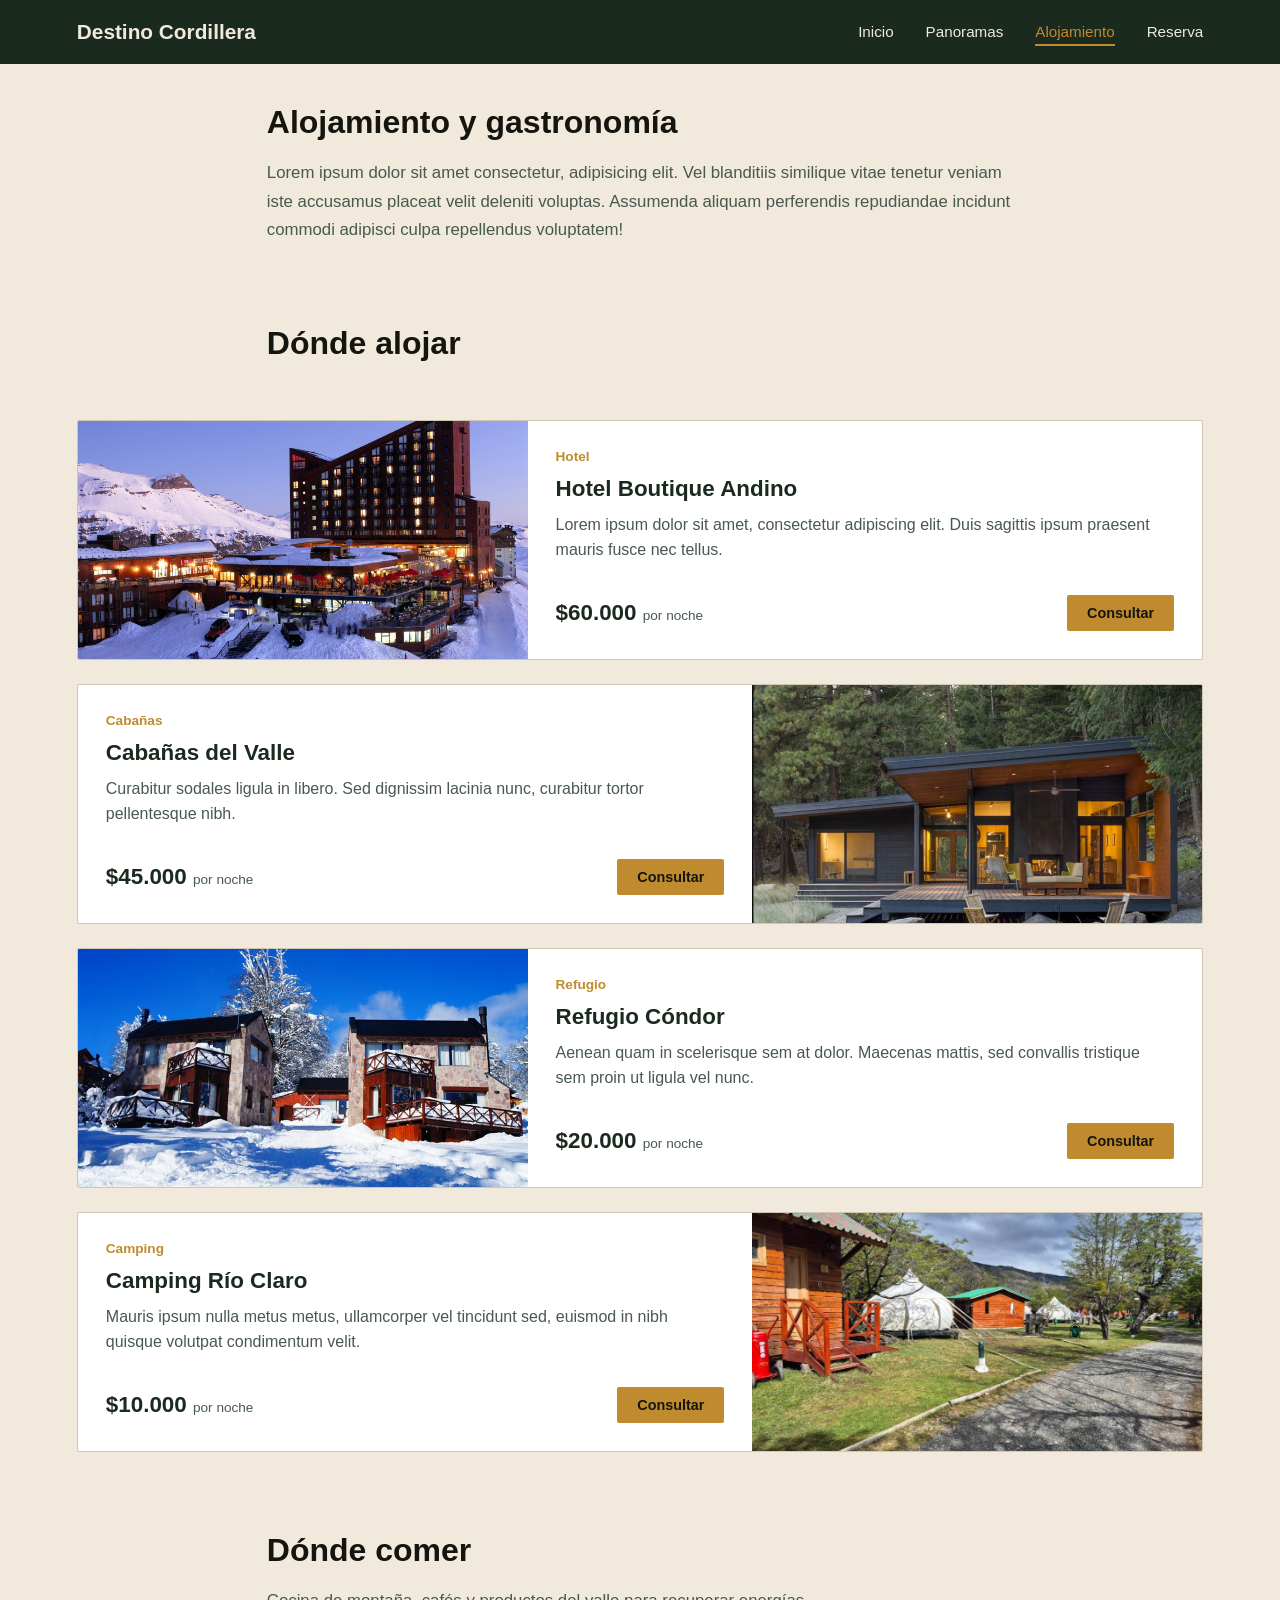
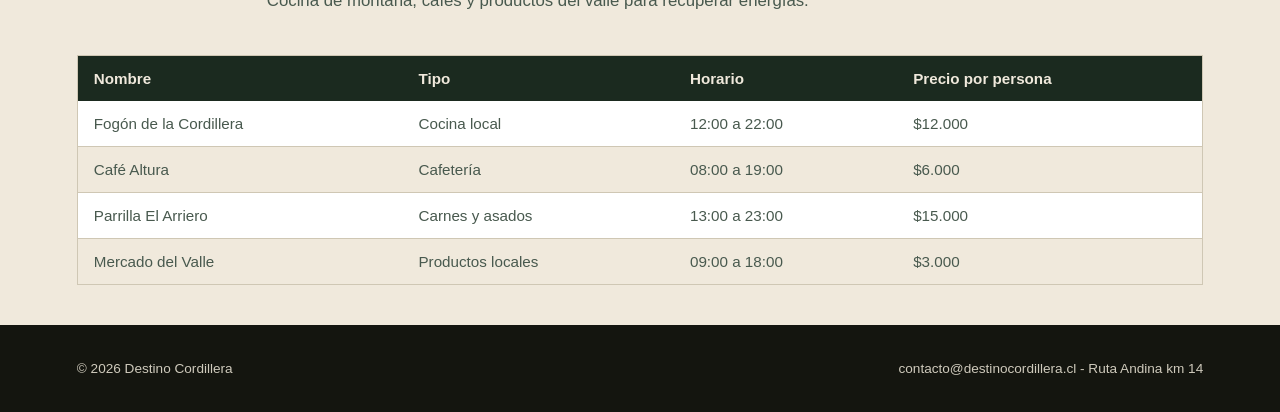
==== alojamiento.html @ 6c9ad615 "Agrega alojamiento e imagenes" ====
<!doctype html>
<html lang="es">
  <head>
    <meta charset="UTF-8" />
    <meta name="viewport" content="width=device-width, initial-scale=1" />
    <title>Destino Cordillera - Alojamiento y gastronomía</title>
    <link rel="icon" type="image/png" href="img/favicon.png" />
    <link
      href="https://fonts.googleapis.com/css2?family=Fraunces:wght@400;600;900&family=Work+Sans:wght@400;500;600&display=swap"
      rel="stylesheet"
    />
    <link rel="stylesheet" href="css/styles.css" />
  </head>
  <body>
    <header class="navbar">
      <a href="index.html" class="logo">Destino Cordillera</a>
      <button class="nav-toggle">☰</button>
      <ul>
        <li><a href="index.html">Inicio</a></li>
        <li><a href="panoramas.html">Panoramas</a></li>
        <li><a class="active" href="alojamiento.html">Alojamiento</a></li>
        <li><a href="reserva.html">Reserva</a></li>
      </ul>
    </header>

    <main>
      <section class="section">
        <h2>Alojamiento y gastronomía</h2>
        <p>Lorem ipsum dolor sit amet consectetur, adipisicing elit. Vel blanditiis similique vitae tenetur veniam iste accusamus placeat velit deleniti voluptas. Assumenda aliquam perferendis repudiandae incidunt commodi adipisci culpa repellendus voluptatem!</p>
      </section>

      <section class="section">
        <h2>Dónde alojar</h2>
      </section>

      <section class="alojamientos">
        <article class="aloja">
          <img src="img/hotel.jpg" alt="Hotel con vista a la cordillera" />
          <div class="aloja-info">
            <span class="card-tag">Hotel</span>
            <h3>Hotel Boutique Andino</h3>
            <p>Lorem ipsum dolor sit amet, consectetur adipiscing elit. Duis sagittis ipsum praesent mauris fusce nec tellus.</p>
            <div class="aloja-pie">
              <span class="aloja-precio">$60.000 <small>por noche</small></span>
              <a class="btn btn-small" href="reserva.html">Consultar</a>
            </div>
          </div>
        </article>

        <article class="aloja">
          <img src="img/cabanas.png" alt="Cabañas de madera en el valle" />
          <div class="aloja-info">
            <span class="card-tag">Cabañas</span>
            <h3>Cabañas del Valle</h3>
            <p>Curabitur sodales ligula in libero. Sed dignissim lacinia nunc, curabitur tortor pellentesque nibh.</p>
            <div class="aloja-pie">
              <span class="aloja-precio">$45.000 <small>por noche</small></span>
              <a class="btn btn-small" href="reserva.html">Consultar</a>
            </div>
          </div>
        </article>

        <article class="aloja">
          <img src="img/refugio.jpg" alt="Refugio de montaña" />
          <div class="aloja-info">
            <span class="card-tag">Refugio</span>
            <h3>Refugio Cóndor</h3>
            <p>Aenean quam in scelerisque sem at dolor. Maecenas mattis, sed convallis tristique sem proin ut ligula vel nunc.</p>
            <div class="aloja-pie">
              <span class="aloja-precio">$20.000 <small>por noche</small></span>
              <a class="btn btn-small" href="reserva.html">Consultar</a>
            </div>
          </div>
        </article>

        <article class="aloja">
          <img src="img/camping.jpg" alt="Zona de camping" />
          <div class="aloja-info">
            <span class="card-tag">Camping</span>
            <h3>Camping Río Claro</h3>
            <p>Mauris ipsum nulla metus metus, ullamcorper vel tincidunt sed, euismod in nibh quisque volutpat condimentum velit.</p>
            <div class="aloja-pie">
              <span class="aloja-precio">$10.000 <small>por noche</small></span>
              <a class="btn btn-small" href="reserva.html">Consultar</a>
            </div>
          </div>
        </article>
      </section>

      <section class="section">
        <h2>Dónde comer</h2>
        <p>Cocina de montaña, cafés y productos del valle para recuperar energías.</p>
      </section>

      <div class="tabla-box">
        <table class="tabla">
          <thead>
            <tr>
              <th>Nombre</th>
              <th>Tipo</th>
              <th>Horario</th>
              <th>Precio por persona</th>
            </tr>
          </thead>
          <tbody>
            <tr>
              <td>Fogón de la Cordillera</td>
              <td>Cocina local</td>
              <td>12:00 a 22:00</td>
              <td>$12.000</td>
            </tr>
            <tr>
              <td>Café Altura</td>
              <td>Cafetería</td>
              <td>08:00 a 19:00</td>
              <td>$6.000</td>
            </tr>
            <tr>
              <td>Parrilla El Arriero</td>
              <td>Carnes y asados</td>
              <td>13:00 a 23:00</td>
              <td>$15.000</td>
            </tr>
            <tr>
              <td>Mercado del Valle</td>
              <td>Productos locales</td>
              <td>09:00 a 18:00</td>
              <td>$3.000</td>
            </tr>
          </tbody>
        </table>
      </div>
    </main>

    <footer>
      <span>© 2026 Destino Cordillera</span>
      <span>contacto@destinocordillera.cl - Ruta Andina km 14</span>
    </footer>

    <script src="js/main.js"></script>
  </body>
</html>
---- css/styles.css ----
/* ===== Variables de color y tipografía del sitio ===== */
:root {
  --forest: #1b2a1f;
  --bone: #f0e9dc;
  --ochre: #c08a2e;
  --sage: #48594e;
  --ink: #14150f;
}

/* ===== Reset básico ===== */
* {
  box-sizing: border-box;
  margin: 0;
  padding: 0;
}

body {
  font-family: Arial, Helvetica, sans-serif;
  color: var(--ink);
  background: var(--bone);
}

h1,
h2,
h3 {
  font-family: Arial, Helvetica, sans-serif;
}

a {
  color: inherit;
}

img {
  max-width: 100%;
  display: block;
}

/* ===== Barra de navegación (igual en todas las páginas) ===== */
.navbar {
  display: flex;
  justify-content: space-between;
  align-items: center;
  padding: 20px 6%;
  background: var(--forest);
  position: sticky;
  top: 0;
  z-index: 10;
}

.navbar .logo {
  color: var(--bone);
  font-weight: 600;
  font-size: 1.3rem;
  text-decoration: none;
}

.navbar ul {
  display: flex;
  gap: 32px;
  list-style: none;
}

.navbar a {
  color: var(--bone);
  text-decoration: none;
  font-size: 0.95rem;
}

.navbar a.active {
  color: var(--ochre);
  border-bottom: 2px solid var(--ochre);
  padding-bottom: 4px;
}

/* menú hamburguesa (solo visible en celular) */
.nav-toggle {
  display: none;
  background: none;
  border: none;
  color: var(--bone);
  font-size: 1.6rem;
  cursor: pointer;
}

/* ===== Hero con video de fondo (página Inicio) ===== */
.hero {
  position: relative;
  height: 82vh;
  min-height: 420px;
  overflow: hidden;
  display: flex;
  align-items: flex-end;
}

.hero video {
  position: absolute;
  inset: 0;
  width: 100%;
  height: 100%;
  object-fit: cover;
  z-index: 0;
}

.hero::after {
  content: "";
  position: absolute;
  inset: 0;
  background: linear-gradient(
    0deg,
    rgba(15, 20, 14, 0.92) 0%,
    rgba(15, 20, 14, 0.35) 55%,
    rgba(15, 20, 14, 0.15) 100%
  );
  z-index: 1;
}

.hero-content {
  position: relative;
  z-index: 2;
  padding: 0 6% 56px;
  max-width: 640px;
}

.hero-content .kicker {
  color: var(--ochre);
  font-size: 0.9rem;
  margin-bottom: 10px;
  display: block;
}

.hero-content h1 {
  color: var(--bone);
  font-size: 3rem;
  line-height: 1.05;
  font-weight: 900;
  margin-bottom: 16px;
}

.hero-content p {
  color: #e4e0d4;
  font-size: 1.05rem;
  line-height: 1.5;
  margin-bottom: 26px;
  max-width: 480px;
}

/* ===== Botones ===== */
.btn {
  display: inline-block;
  background: var(--ochre);
  color: var(--ink);
  padding: 14px 28px;
  text-decoration: none;
  font-weight: 600;
  border-radius: 2px;
  border: none;
  cursor: pointer;
  font-size: 1rem;
}

/* ===== Franja de accesos rápidos (Inicio) ===== */
.quicklinks {
  display: grid;
  grid-template-columns: repeat(3, 1fr);
  background: var(--forest);
}

.quicklinks a {
  padding: 26px 32px;
  color: var(--bone);
  text-decoration: none;
  border-right: 1px solid rgba(240, 233, 220, 0.15);
  font-size: 0.95rem;
  display: flex;
  justify-content: space-between;
  align-items: center;
}

.quicklinks a:last-child {
  border-right: none;
}

.quicklinks .arrow {
  color: var(--ochre);
}

/* ===== Sección genérica de contenido ===== */
.section {
  padding: 40px 6%;
  max-width: 900px;
  margin: 0 auto;
}

.section h2 {
  font-size: 2rem;
  margin-bottom: 18px;
}

.section p {
  line-height: 1.7;
  color: var(--sage);
  font-size: 1.05rem;
}

/* ===== Formulario + mapa lado a lado (pagina Reserva) ===== */
.reserva-layout {
  display: grid;
  grid-template-columns: 1fr 1fr;
  gap: 40px;
  align-items: center;
  max-width: 1100px;
  margin: 0 auto;
  padding: 0 6% 40px;
}

.form-box {
  padding: 0;
}

.form-box label {
  display: block;
  font-size: 0.9rem;
  margin-bottom: 6px;
  color: var(--sage);
}

.form-box input,
.form-box select,
.form-box textarea {
  width: 100%;
  padding: 12px 14px;
  margin-bottom: 20px;
  border: 1px solid #cfc7b4;
  border-radius: 2px;
  font-family: "Work Sans", sans-serif;
  font-size: 1rem;
  background: #fff;
}

.form-box textarea {
  resize: vertical;
  min-height: 100px;
}

/* mensaje de confirmacion tras enviar el formulario */
.form-feedback {
  display: none;
  margin-top: 16px;
  padding: 14px 16px;
  background: #e4ecdf;
  color: var(--forest);
  border-left: 4px solid var(--ochre);
  font-size: 0.95rem;
}

.form-feedback.show {
  display: block;
}

.contact-info {
  background: var(--forest);
  color: var(--bone);
  padding: 40px 6%;
  display: flex;
  flex-wrap: wrap;
  gap: 32px;
  justify-content: space-between;
  border-top: 1px solid #dcd4c2;
  border-bottom: 1px solid #dcd4c2;
}

.contact-info h3 {
  color: var(--ochre);
  margin-bottom: 8px;
  font-size: 1.1rem;
}

.contact-info p {
  color: #cfd6c9;
}

/* ===== Mapa (pagina Reserva) ===== */
.map-section {
  padding: 0;
}

.map-section iframe {
  width: 100%;
  height: 100%;
  min-height: 360px;
  border: 3px solid var(--forest);
  border-radius: 2px;
  display: block;
}

.map-note {
  margin-top: 10px;
  font-size: 0.85rem;
  color: var(--sage);
  text-align: center;
}

/* tabla de informacion*/
.tabla-box {
  max-width: 1300px;
  margin: 0 auto;
  padding: 0 6% 40px;
  overflow-x: auto;
}

.tabla {
  width: 100%;
  border-collapse: collapse;
  background: #fff;
  border: 1px solid #cfc7b4;
}

.tabla th {
  background: var(--forest);
  color: var(--bone);
  text-align: left;
  padding: 14px 16px;
  font-size: 0.95rem;
}

.tabla td {
  padding: 14px 16px;
  border-bottom: 1px solid #cfc7b4;
  color: var(--sage);
  font-size: 0.95rem;
}

.tabla tr:nth-child(even) td {
  background: var(--bone);
}

/* apila el formulario y el mapa en pantallas chicas */
@media (max-width: 768px) {
  .reserva-layout {
    grid-template-columns: 1fr;
  }
}

/* ===== Tarjetas de panoramas (página Panoramas) ===== */
.panoramas-grid {
  display: grid;
  grid-template-columns: repeat(4, 1fr);
  gap: 24px;
  padding: 24px 6% 72px;
}

.card {
  background: #fff;
  border: 1px solid #cfc7b4;
  border-radius: 2px;
  overflow: hidden;
  display: flex;
  flex-direction: column;
}

.card img {
  width: 100%;
  height: auto;
  object-fit: contain;
  background: var(--sage);
}
.card-body {
  padding: 20px;
  display: flex;
  flex-direction: column;
  flex-grow: 1;
}

.card-tag {
  color: var(--ochre);
  font-size: 0.85rem;
  font-weight: 600;
  margin-bottom: 8px;
}

.card h3 {
  font-size: 1.15rem;
  color: var(--forest);
  margin-bottom: 10px;
}

.card p {
  color: var(--sage);
  line-height: 1.6;
  font-size: 0.95rem;
  margin-bottom: 18px;
  flex-grow: 1;
}

.btn-small {
  padding: 10px 20px;
  font-size: 0.9rem;
  align-self: flex-start;
}

@media (max-width: 1024px) {
  .panoramas-grid {
    grid-template-columns: repeat(2, 1fr);
  }
}

/* ===== Pie de página (igual en todas las páginas) ===== */
footer {
  background: var(--ink);
  color: #cfcabc;
  padding: 36px 6%;
  font-size: 0.85rem;
  display: flex;
  justify-content: space-between;
  flex-wrap: wrap;
  gap: 12px;
}

/* ===== Responsive: celulares y tablets ===== */
@media (max-width: 768px) {
  .navbar ul {
    display: none;
    position: absolute;
    top: 100%;
    left: 0;
    right: 0;
    background: var(--forest);
    flex-direction: column;
    padding: 20px 6%;
    gap: 18px;
  }

  .navbar ul.open {
    display: flex;
  }

  .nav-toggle {
    display: block;
  }

  .quicklinks {
    grid-template-columns: 1fr;
  }

  .quicklinks a {
    border-right: none;
    border-bottom: 1px solid rgba(240, 233, 220, 0.15);
  }

  .hero-content h1 {
    font-size: 2.1rem;
  }

  footer {
    flex-direction: column;
    text-align: center;
  }
}


/* tarjetas de alojamientos*/
.alojamientos {
  max-width: 1300px;
  margin: 0 auto;
  padding: 0 6% 40px;
  display: flex;
  flex-direction: column;
  gap: 24px;
}

.aloja {
  display: flex;
  background: #fff;
  border: 1px solid #cfc7b4;
  border-radius: 2px;
  overflow: hidden;
  height: 240px;
}

.aloja:nth-child(even) {
  flex-direction: row-reverse;
}

.aloja img {
  width: 40%;
  object-fit: cover;
  height: 100%;
}

.aloja-info {
  flex: 1;
  padding: 28px;
  display: flex;
  flex-direction: column;
}

.aloja-info h3 {
  font-size: 1.4rem;
  color: var(--forest);
  margin: 4px 0 10px;
}

.aloja-info p {
  color: var(--sage);
  line-height: 1.6;
  margin-bottom: 18px;
  flex-grow: 1;
}

.aloja-pie {
  display: flex;
  justify-content: space-between;
  align-items: center;
}

.aloja-precio {
  font-size: 1.4rem;
  font-weight: 600;
  color: var(--forest);
}

.aloja-precio small {
  font-size: 0.85rem;
  font-weight: 400;
  color: var(--sage);
}

@media (max-width: 768px) {
  .aloja,
  .aloja:nth-child(even) {
    flex-direction: column;
    height: auto;
  }

  .aloja img {
    width: 100%;
    height: 200px;
  }
}
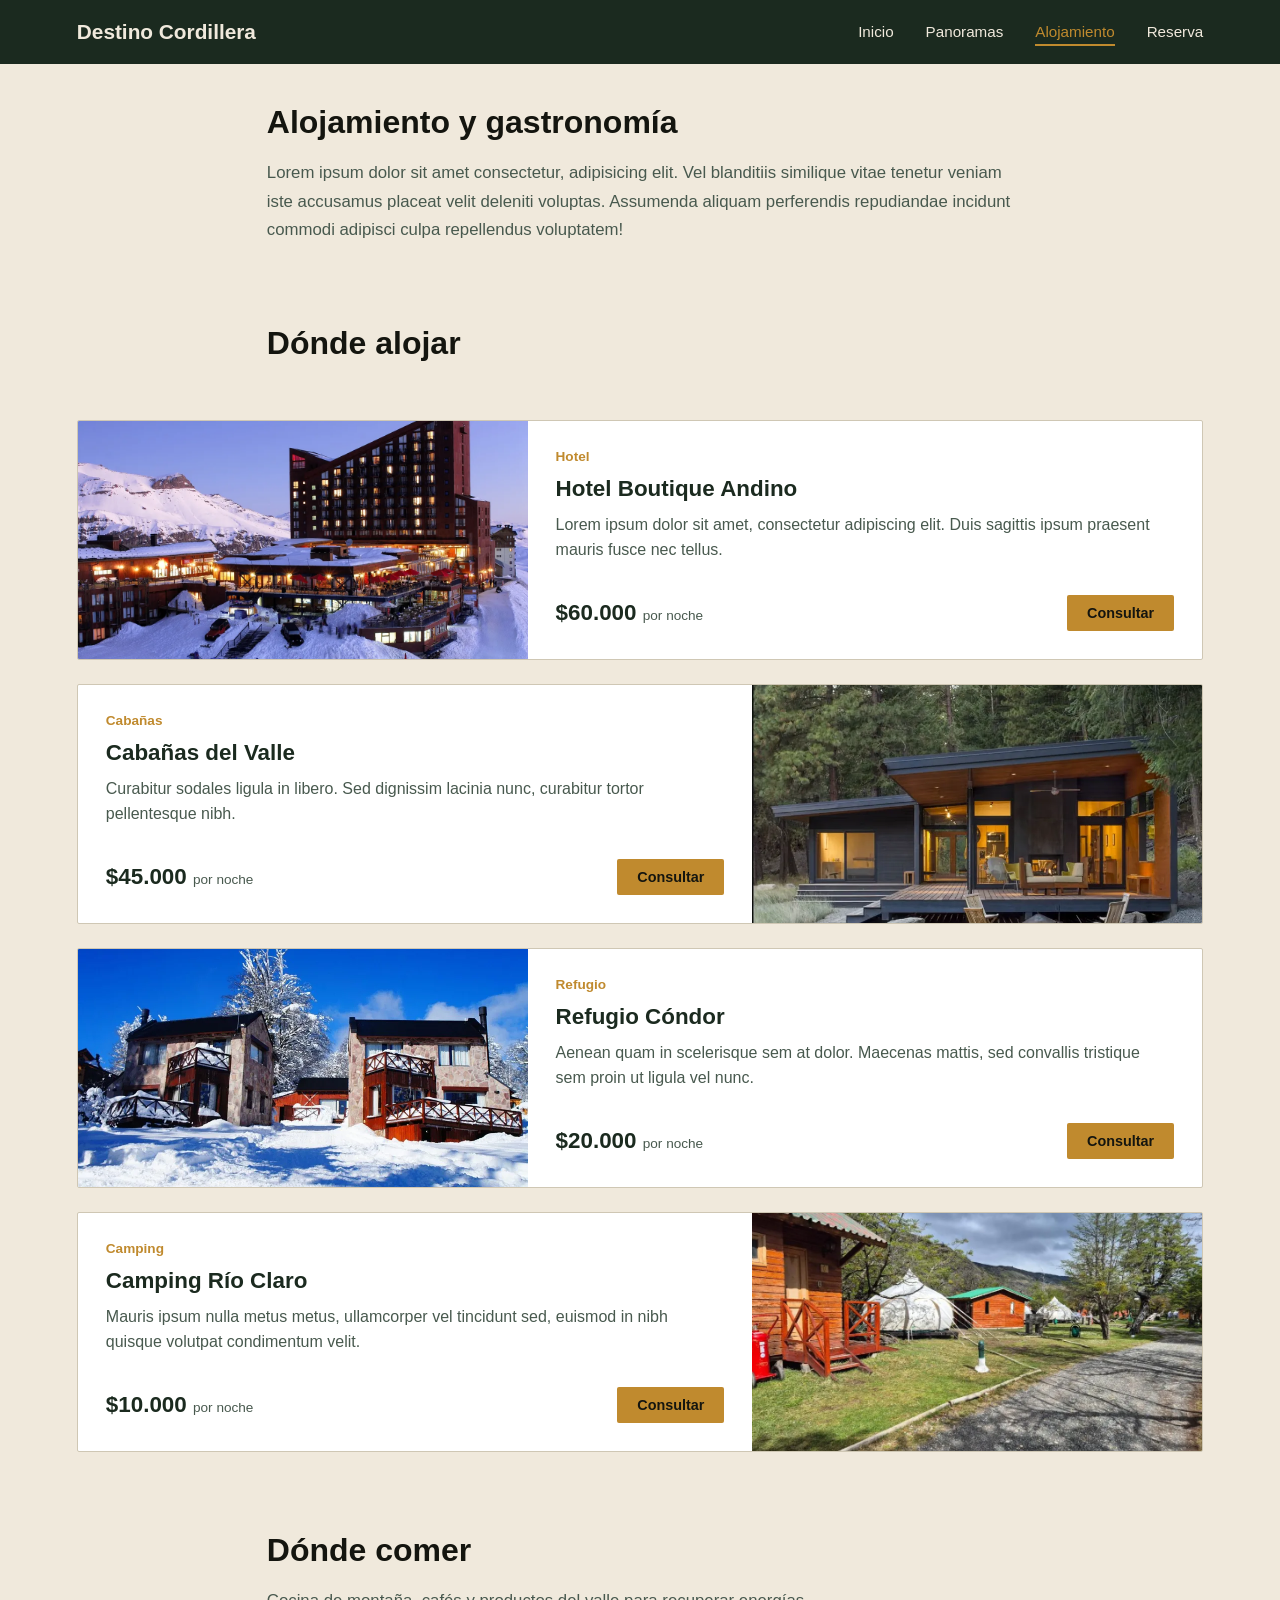
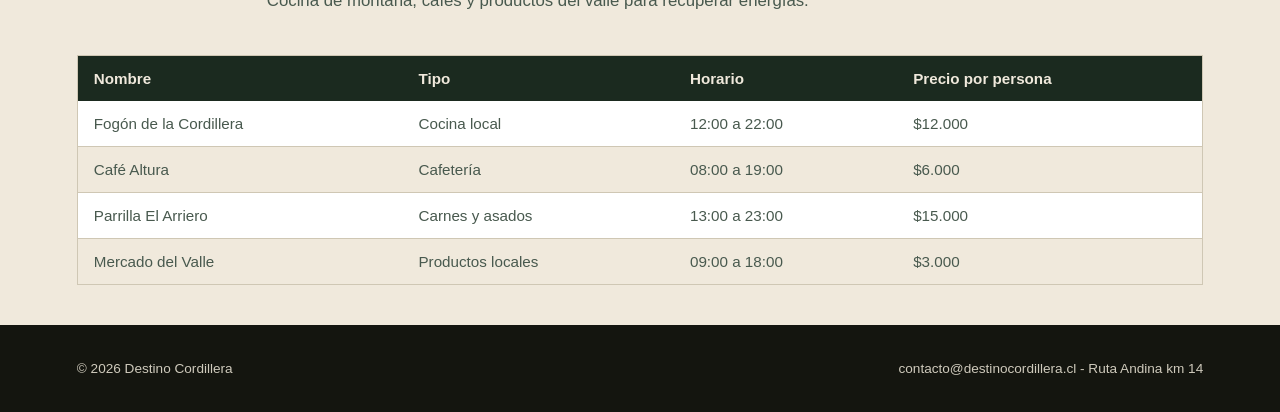
==== commit 86dcec0a: "Imágenes optimizadas" ====
--- a/alojamiento.html
+++ b/alojamiento.html
@@ -5,10 +5,6 @@
     <meta name="viewport" content="width=device-width, initial-scale=1" />
     <title>Destino Cordillera - Alojamiento y gastronomía</title>
     <link rel="icon" type="image/png" href="img/favicon.png" />
-    <link
-      href="https://fonts.googleapis.com/css2?family=Fraunces:wght@400;600;900&family=Work+Sans:wght@400;500;600&display=swap"
-      rel="stylesheet"
-    />
     <link rel="stylesheet" href="css/styles.css" />
   </head>
   <body>
@@ -26,7 +22,12 @@
     <main>
       <section class="section">
         <h2>Alojamiento y gastronomía</h2>
-        <p>Lorem ipsum dolor sit amet consectetur, adipisicing elit. Vel blanditiis similique vitae tenetur veniam iste accusamus placeat velit deleniti voluptas. Assumenda aliquam perferendis repudiandae incidunt commodi adipisci culpa repellendus voluptatem!</p>
+        <p>
+          Lorem ipsum dolor sit amet consectetur, adipisicing elit. Vel
+          blanditiis similique vitae tenetur veniam iste accusamus placeat velit
+          deleniti voluptas. Assumenda aliquam perferendis repudiandae incidunt
+          commodi adipisci culpa repellendus voluptatem!
+        </p>
       </section>
 
       <section class="section">
@@ -35,11 +36,14 @@
 
       <section class="alojamientos">
         <article class="aloja">
-          <img src="img/hotel.jpg" alt="Hotel con vista a la cordillera" />
+          <img src="img/hotel.webp" alt="Hotel con vista a la cordillera" />
           <div class="aloja-info">
             <span class="card-tag">Hotel</span>
             <h3>Hotel Boutique Andino</h3>
-            <p>Lorem ipsum dolor sit amet, consectetur adipiscing elit. Duis sagittis ipsum praesent mauris fusce nec tellus.</p>
+            <p>
+              Lorem ipsum dolor sit amet, consectetur adipiscing elit. Duis
+              sagittis ipsum praesent mauris fusce nec tellus.
+            </p>
             <div class="aloja-pie">
               <span class="aloja-precio">$60.000 <small>por noche</small></span>
               <a class="btn btn-small" href="reserva.html">Consultar</a>
@@ -48,11 +52,14 @@
         </article>
 
         <article class="aloja">
-          <img src="img/cabanas.png" alt="Cabañas de madera en el valle" />
+          <img src="img/cabanas.webp" alt="Cabañas de madera en el valle" />
           <div class="aloja-info">
             <span class="card-tag">Cabañas</span>
             <h3>Cabañas del Valle</h3>
-            <p>Curabitur sodales ligula in libero. Sed dignissim lacinia nunc, curabitur tortor pellentesque nibh.</p>
+            <p>
+              Curabitur sodales ligula in libero. Sed dignissim lacinia nunc,
+              curabitur tortor pellentesque nibh.
+            </p>
             <div class="aloja-pie">
               <span class="aloja-precio">$45.000 <small>por noche</small></span>
               <a class="btn btn-small" href="reserva.html">Consultar</a>
@@ -61,11 +68,14 @@
         </article>
 
         <article class="aloja">
-          <img src="img/refugio.jpg" alt="Refugio de montaña" />
+          <img src="img/refugio.webp" alt="Refugio de montaña" />
           <div class="aloja-info">
             <span class="card-tag">Refugio</span>
             <h3>Refugio Cóndor</h3>
-            <p>Aenean quam in scelerisque sem at dolor. Maecenas mattis, sed convallis tristique sem proin ut ligula vel nunc.</p>
+            <p>
+              Aenean quam in scelerisque sem at dolor. Maecenas mattis, sed
+              convallis tristique sem proin ut ligula vel nunc.
+            </p>
             <div class="aloja-pie">
               <span class="aloja-precio">$20.000 <small>por noche</small></span>
               <a class="btn btn-small" href="reserva.html">Consultar</a>
@@ -74,11 +84,14 @@
         </article>
 
         <article class="aloja">
-          <img src="img/camping.jpg" alt="Zona de camping" />
+          <img src="img/camping.webp" alt="Zona de camping" />
           <div class="aloja-info">
             <span class="card-tag">Camping</span>
             <h3>Camping Río Claro</h3>
-            <p>Mauris ipsum nulla metus metus, ullamcorper vel tincidunt sed, euismod in nibh quisque volutpat condimentum velit.</p>
+            <p>
+              Mauris ipsum nulla metus metus, ullamcorper vel tincidunt sed,
+              euismod in nibh quisque volutpat condimentum velit.
+            </p>
             <div class="aloja-pie">
               <span class="aloja-precio">$10.000 <small>por noche</small></span>
               <a class="btn btn-small" href="reserva.html">Consultar</a>
@@ -89,7 +102,10 @@
 
       <section class="section">
         <h2>Dónde comer</h2>
-        <p>Cocina de montaña, cafés y productos del valle para recuperar energías.</p>
+        <p>
+          Cocina de montaña, cafés y productos del valle para recuperar
+          energías.
+        </p>
       </section>
 
       <div class="tabla-box">
--- a/css/styles.css
+++ b/css/styles.css
@@ -12,6 +12,10 @@
   box-sizing: border-box;
   margin: 0;
   padding: 0;
+}
+
+[hidden] {
+  display: none !important;
 }
 
 body {
@@ -156,6 +160,16 @@
   border: none;
   cursor: pointer;
   font-size: 1rem;
+  transition: filter 0.2s;
+}
+
+.btn:hover {
+  filter: brightness(1.08);
+}
+
+.btn:focus-visible {
+  outline: 3px solid var(--forest);
+  outline-offset: 2px;
 }
 
 /* ===== Franja de accesos rápidos (Inicio) ===== */
@@ -202,19 +216,99 @@
   font-size: 1.05rem;
 }
 
-/* ===== Formulario + mapa lado a lado (pagina Reserva) ===== */
+/* ===== Reserva: formulario + mapa lado a lado ===== */
 .reserva-layout {
   display: grid;
-  grid-template-columns: 1fr 1fr;
+  grid-template-columns: 1.15fr 1fr;
   gap: 40px;
   align-items: center;
   max-width: 1100px;
   margin: 0 auto;
-  padding: 0 6% 40px;
-}
-
+  padding: 0 6% 48px;
+}
+
+/* tarjeta del formulario */
 .form-box {
+  background: #fff;
+  border: 1px solid #cfc7b4;
+  border-radius: 6px;
+  padding: 28px;
+}
+
+/* selector Actividad / Alojamiento */
+.tipo-reserva {
+  border: none;
   padding: 0;
+  margin: 0 0 24px;
+  min-width: 0;
+}
+
+.tipo-reserva legend {
+  font-size: 0.9rem;
+  font-weight: 600;
+  color: var(--forest);
+  padding: 0;
+  margin-bottom: 10px;
+}
+
+.tipo-opciones {
+  display: grid;
+  grid-template-columns: 1fr 1fr;
+  gap: 4px;
+  padding: 4px;
+  background: var(--bone);
+  border-radius: 6px;
+}
+
+.form-box .tipo-opcion {
+  position: relative;
+  display: block;
+  margin: 0;
+}
+
+.tipo-opcion input {
+  position: absolute;
+  opacity: 0;
+  inset: 0;
+  width: 100%;
+  height: 100%;
+  margin: 0;
+  cursor: pointer;
+}
+
+.tipo-opcion span {
+  display: block;
+  text-align: center;
+  padding: 11px 12px;
+  border-radius: 4px;
+  font-weight: 600;
+  font-size: 0.95rem;
+  color: var(--sage);
+  transition:
+    background 0.2s,
+    color 0.2s;
+}
+
+.tipo-opcion input:checked + span {
+  background: var(--forest);
+  color: var(--bone);
+}
+
+.tipo-opcion input:focus-visible + span {
+  outline: 3px solid var(--ochre);
+  outline-offset: 2px;
+}
+
+/* campos en dos columnas */
+.campos {
+  display: grid;
+  grid-template-columns: 1fr 1fr;
+  gap: 18px 16px;
+  margin-bottom: 24px;
+}
+
+.campo-full {
+  grid-column: 1 / -1;
 }
 
 .form-box label {
@@ -224,22 +318,53 @@
   color: var(--sage);
 }
 
-.form-box input,
+.form-box input:not([type="radio"]),
 .form-box select,
 .form-box textarea {
   width: 100%;
   padding: 12px 14px;
-  margin-bottom: 20px;
   border: 1px solid #cfc7b4;
-  border-radius: 2px;
-  font-family: "Work Sans", sans-serif;
+  border-radius: 4px;
+  font-family: Arial, Helvetica, sans-serif;
   font-size: 1rem;
   background: #fff;
+  color: var(--ink);
+  transition:
+    border-color 0.2s,
+    box-shadow 0.2s;
+}
+
+.form-box input:not([type="radio"]):focus,
+.form-box select:focus,
+.form-box textarea:focus {
+  outline: none;
+  border-color: var(--ochre);
+  box-shadow: 0 0 0 3px rgba(192, 138, 46, 0.25);
 }
 
 .form-box textarea {
   resize: vertical;
   min-height: 100px;
+}
+
+.btn-full {
+  width: 100%;
+  border-radius: 4px;
+}
+
+/* valor referencial del alojamiento */
+.resumen-alojamiento {
+  display: none;
+  padding: 12px 14px;
+  background: var(--bone);
+  border-left: 4px solid var(--ochre);
+  color: var(--forest);
+  font-size: 0.95rem;
+  font-weight: 600;
+}
+
+.resumen-alojamiento.show {
+  display: block;
 }
 
 /* mensaje de confirmacion tras enviar el formulario */
@@ -251,6 +376,7 @@
   color: var(--forest);
   border-left: 4px solid var(--ochre);
   font-size: 0.95rem;
+  line-height: 1.5;
 }
 
 .form-feedback.show {
@@ -284,17 +410,65 @@
   padding: 0;
 }
 
-.map-section iframe {
+/* mientras carga: fondo animado sin marco; al terminar aparece el mapa con su marco */
+.map-frame {
+  position: relative;
+  min-height: 420px;
+  border-radius: 6px;
+  overflow: hidden;
+  background: linear-gradient(90deg, #e6dfcf 25%, #f3eee3 50%, #e6dfcf 75%);
+  background-size: 200% 100%;
+  animation: shimmer 1.4s linear infinite;
+}
+
+.map-frame iframe {
+  position: absolute;
+  inset: 0;
   width: 100%;
   height: 100%;
-  min-height: 360px;
-  border: 3px solid var(--forest);
-  border-radius: 2px;
-  display: block;
+  border: 0;
+  opacity: 0;
+  transition: opacity 0.6s ease;
+}
+
+.map-loading {
+  position: absolute;
+  inset: 0;
+  display: flex;
+  align-items: center;
+  justify-content: center;
+  color: var(--sage);
+  font-size: 0.9rem;
+}
+
+.map-frame.loaded {
+  animation: none;
+  background: #fff;
+  box-shadow: 0 0 0 3px var(--forest);
+}
+
+.map-frame.loaded iframe {
+  opacity: 1;
+}
+
+.map-frame.loaded .map-loading {
+  display: none;
+}
+
+@keyframes shimmer {
+  to {
+    background-position: -200% 0;
+  }
+}
+
+@media (prefers-reduced-motion: reduce) {
+  .map-frame {
+    animation: none;
+  }
 }
 
 .map-note {
-  margin-top: 10px;
+  margin-top: 14px;
   font-size: 0.85rem;
   color: var(--sage);
   text-align: center;
@@ -302,7 +476,6 @@
 
 /* tabla de informacion*/
 .tabla-box {
-  max-width: 1300px;
   margin: 0 auto;
   padding: 0 6% 40px;
   overflow-x: auto;
@@ -338,6 +511,18 @@
 @media (max-width: 768px) {
   .reserva-layout {
     grid-template-columns: 1fr;
+  }
+
+  .form-box {
+    padding: 20px;
+  }
+
+  .campos {
+    grid-template-columns: 1fr;
+  }
+
+  .map-frame {
+    min-height: 300px;
   }
 }
 
@@ -360,15 +545,18 @@
 
 .card img {
   width: 100%;
+  aspect-ratio: 3 / 2;
   height: auto;
-  object-fit: contain;
+  object-fit: cover;
   background: var(--sage);
 }
+
 .card-body {
   padding: 20px;
   display: flex;
   flex-direction: column;
   flex-grow: 1;
+  text-align: center;
 }
 
 .card-tag {
@@ -395,13 +583,40 @@
 .btn-small {
   padding: 10px 20px;
   font-size: 0.9rem;
-  align-self: flex-start;
+  align-self: center;
 }
 
 @media (max-width: 1024px) {
   .panoramas-grid {
     grid-template-columns: repeat(2, 1fr);
   }
+}
+
+@media (max-width: 600px) {
+  .panoramas-grid {
+    grid-template-columns: 1fr;
+    gap: 20px;
+    padding: 24px 6% 48px;
+  }
+}
+
+/* ===== Llamado a la acción (página Panoramas) ===== */
+.cta {
+  background: var(--forest);
+  color: var(--bone);
+  text-align: center;
+  padding: 64px 6%;
+}
+
+.cta h2 {
+  font-size: 2rem;
+  margin-bottom: 14px;
+}
+
+.cta p {
+  color: #e4e0d4;
+  margin-bottom: 28px;
+  line-height: 1.6;
 }
 
 /* ===== Pie de página (igual en todas las páginas) ===== */
@@ -457,10 +672,8 @@
   }
 }
 
-
 /* tarjetas de alojamientos*/
 .alojamientos {
-  max-width: 1300px;
   margin: 0 auto;
   padding: 0 6% 40px;
   display: flex;
@@ -536,4 +749,4 @@
     width: 100%;
     height: 200px;
   }
-}+}
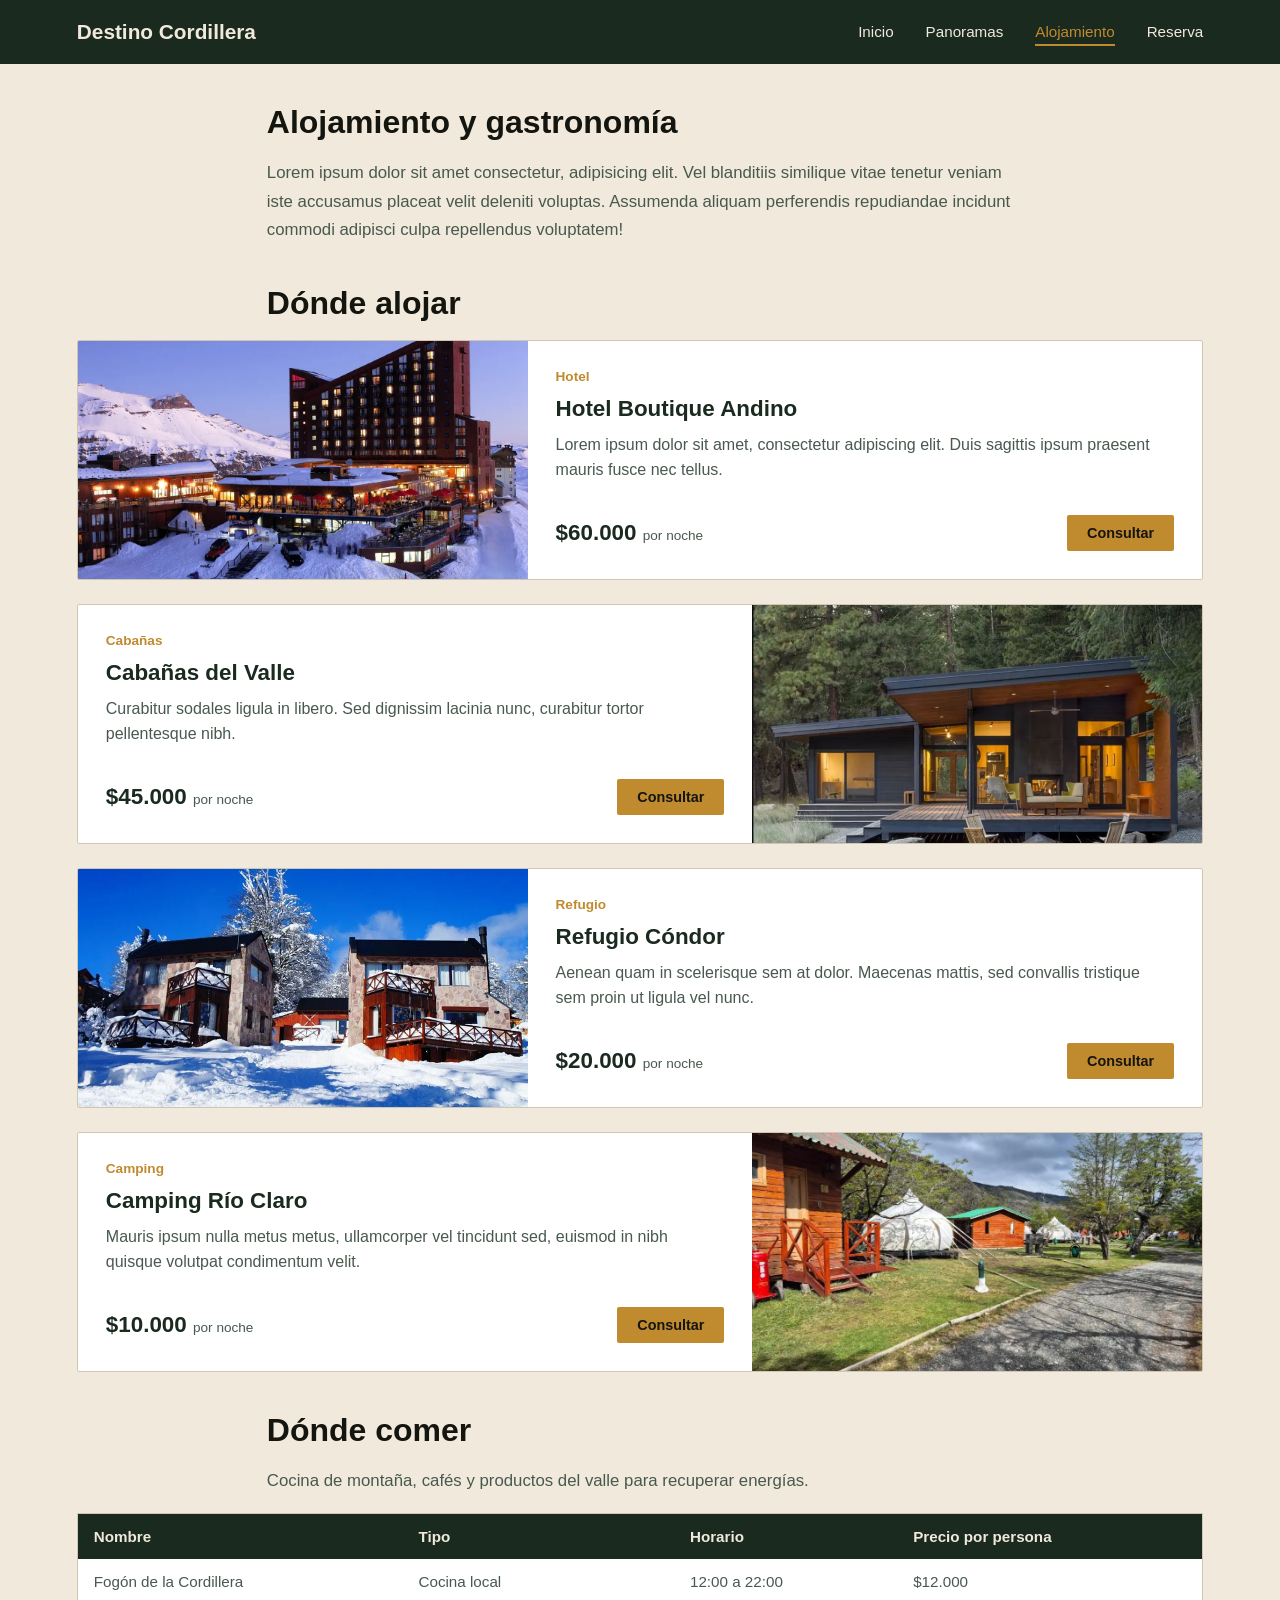
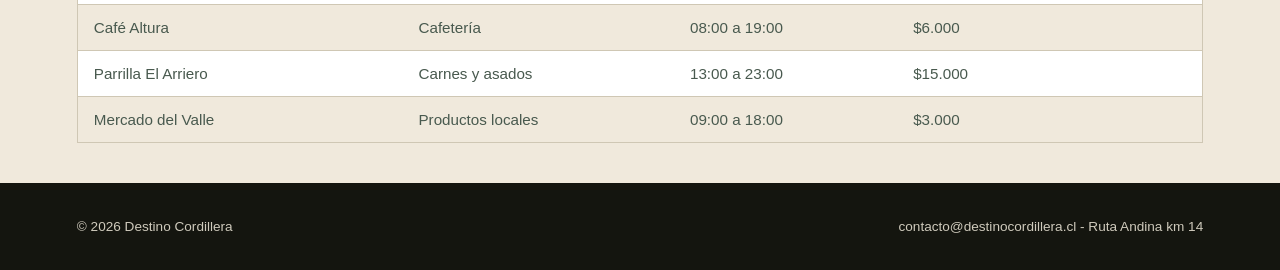
==== commit 14db99e5: "Renombre de imágenes y pequeños cambios de estructura y semantica." ====
--- a/alojamiento.html
+++ b/alojamiento.html
@@ -10,18 +10,20 @@
   <body>
     <header class="navbar">
       <a href="index.html" class="logo">Destino Cordillera</a>
-      <button class="nav-toggle">☰</button>
-      <ul>
-        <li><a href="index.html">Inicio</a></li>
-        <li><a href="panoramas.html">Panoramas</a></li>
-        <li><a class="active" href="alojamiento.html">Alojamiento</a></li>
-        <li><a href="reserva.html">Reserva</a></li>
-      </ul>
+      <nav aria-label="Principal">
+        <ul>
+          <li><a href="index.html">Inicio</a></li>
+          <li><a href="panoramas.html">Panoramas</a></li>
+          <li><a class="active" href="alojamiento.html">Alojamiento</a></li>
+          <li><a href="reserva.html">Reserva</a></li>
+        </ul>
+      </nav>
+      <button class="nav-toggle" aria-label="Abrir menú">☰</button>
     </header>
 
     <main>
       <section class="section">
-        <h2>Alojamiento y gastronomía</h2>
+        <h1>Alojamiento y gastronomía</h1>
         <p>
           Lorem ipsum dolor sit amet consectetur, adipisicing elit. Vel
           blanditiis similique vitae tenetur veniam iste accusamus placeat velit
@@ -34,9 +36,12 @@
         <h2>Dónde alojar</h2>
       </section>
 
-      <section class="alojamientos">
+      <section class="alojamientos" aria-label="Opciones de alojamiento">
         <article class="aloja">
-          <img src="img/hotel.webp" alt="Hotel con vista a la cordillera" />
+          <img
+            src="img/aloja-hotel.webp"
+            alt="Hotel con vista a la cordillera"
+          />
           <div class="aloja-info">
             <span class="card-tag">Hotel</span>
             <h3>Hotel Boutique Andino</h3>
@@ -52,7 +57,10 @@
         </article>
 
         <article class="aloja">
-          <img src="img/cabanas.webp" alt="Cabañas de madera en el valle" />
+          <img
+            src="img/aloja-cabanas.webp"
+            alt="Cabañas de madera en el valle"
+          />
           <div class="aloja-info">
             <span class="card-tag">Cabañas</span>
             <h3>Cabañas del Valle</h3>
@@ -68,7 +76,7 @@
         </article>
 
         <article class="aloja">
-          <img src="img/refugio.webp" alt="Refugio de montaña" />
+          <img src="img/aloja-refugio.webp" alt="Refugio de montaña" />
           <div class="aloja-info">
             <span class="card-tag">Refugio</span>
             <h3>Refugio Cóndor</h3>
@@ -84,7 +92,7 @@
         </article>
 
         <article class="aloja">
-          <img src="img/camping.webp" alt="Zona de camping" />
+          <img src="img/aloja-camping.webp" alt="Zona de camping" />
           <div class="aloja-info">
             <span class="card-tag">Camping</span>
             <h3>Camping Río Claro</h3>
@@ -112,10 +120,10 @@
         <table class="tabla">
           <thead>
             <tr>
-              <th>Nombre</th>
-              <th>Tipo</th>
-              <th>Horario</th>
-              <th>Precio por persona</th>
+              <th scope="col">Nombre</th>
+              <th scope="col">Tipo</th>
+              <th scope="col">Horario</th>
+              <th scope="col">Precio por persona</th>
             </tr>
           </thead>
           <tbody>
--- a/css/styles.css
+++ b/css/styles.css
@@ -5,6 +5,9 @@
   --ochre: #c08a2e;
   --sage: #48594e;
   --ink: #14150f;
+
+  --espacio-seccion: 40px;
+  --espacio-titulo: 18px;
 }
 
 /* ===== Reset básico ===== */
@@ -76,7 +79,6 @@
   padding-bottom: 4px;
 }
 
-/* menú hamburguesa (solo visible en celular) */
 .nav-toggle {
   display: none;
   background: none;
@@ -96,13 +98,24 @@
   align-items: flex-end;
 }
 
+.hero-videos {
+  position: absolute;
+  inset: 0;
+  z-index: 0;
+}
+
 .hero video {
   position: absolute;
   inset: 0;
   width: 100%;
   height: 100%;
   object-fit: cover;
-  z-index: 0;
+  opacity: 0;
+  transition: opacity 0.8s ease;
+}
+
+.hero video.activo {
+  opacity: 1;
 }
 
 .hero::after {
@@ -200,20 +213,39 @@
 
 /* ===== Sección genérica de contenido ===== */
 .section {
-  padding: 40px 6%;
+  padding: var(--espacio-seccion) 6%;
   max-width: 900px;
   margin: 0 auto;
 }
 
+.section h1,
 .section h2 {
   font-size: 2rem;
-  margin-bottom: 18px;
+  margin-bottom: var(--espacio-titulo);
+}
+
+.section h2:last-child {
+  margin-bottom: 0;
 }
 
 .section p {
   line-height: 1.7;
   color: var(--sage);
   font-size: 1.05rem;
+}
+
+.section + .section,
+.panoramas-grid + .section,
+.alojamientos + .section,
+.tabla-box + .section {
+  padding-top: 0;
+}
+
+.section:has(+ .panoramas-grid),
+.section:has(+ .alojamientos),
+.section:has(+ .tabla-box),
+.section:has(+ .reserva-layout) {
+  padding-bottom: 0;
 }
 
 /* ===== Reserva: formulario + mapa lado a lado ===== */
@@ -224,10 +256,9 @@
   align-items: center;
   max-width: 1100px;
   margin: 0 auto;
-  padding: 0 6% 48px;
-}
-
-/* tarjeta del formulario */
+  padding: var(--espacio-titulo) 6% var(--espacio-seccion);
+}
+
 .form-box {
   background: #fff;
   border: 1px solid #cfc7b4;
@@ -235,7 +266,6 @@
   padding: 28px;
 }
 
-/* selector Actividad / Alojamiento */
 .tipo-reserva {
   border: none;
   padding: 0;
@@ -299,7 +329,6 @@
   outline-offset: 2px;
 }
 
-/* campos en dos columnas */
 .campos {
   display: grid;
   grid-template-columns: 1fr 1fr;
@@ -352,7 +381,6 @@
   border-radius: 4px;
 }
 
-/* valor referencial del alojamiento */
 .resumen-alojamiento {
   display: none;
   padding: 12px 14px;
@@ -367,7 +395,6 @@
   display: block;
 }
 
-/* mensaje de confirmacion tras enviar el formulario */
 .form-feedback {
   display: none;
   margin-top: 16px;
@@ -395,7 +422,7 @@
   border-bottom: 1px solid #dcd4c2;
 }
 
-.contact-info h3 {
+.contact-info h2 {
   color: var(--ochre);
   margin-bottom: 8px;
   font-size: 1.1rem;
@@ -410,7 +437,6 @@
   padding: 0;
 }
 
-/* mientras carga: fondo animado sin marco; al terminar aparece el mapa con su marco */
 .map-frame {
   position: relative;
   min-height: 420px;
@@ -477,7 +503,7 @@
 /* tabla de informacion*/
 .tabla-box {
   margin: 0 auto;
-  padding: 0 6% 40px;
+  padding: var(--espacio-titulo) 6% var(--espacio-seccion);
   overflow-x: auto;
 }
 
@@ -507,7 +533,6 @@
   background: var(--bone);
 }
 
-/* apila el formulario y el mapa en pantallas chicas */
 @media (max-width: 768px) {
   .reserva-layout {
     grid-template-columns: 1fr;
@@ -531,7 +556,7 @@
   display: grid;
   grid-template-columns: repeat(4, 1fr);
   gap: 24px;
-  padding: 24px 6% 72px;
+  padding: var(--espacio-titulo) 6% var(--espacio-seccion);
 }
 
 .card {
@@ -596,7 +621,6 @@
   .panoramas-grid {
     grid-template-columns: 1fr;
     gap: 20px;
-    padding: 24px 6% 48px;
   }
 }
 
@@ -675,7 +699,7 @@
 /* tarjetas de alojamientos*/
 .alojamientos {
   margin: 0 auto;
-  padding: 0 6% 40px;
+  padding: var(--espacio-titulo) 6% var(--espacio-seccion);
   display: flex;
   flex-direction: column;
   gap: 24px;
